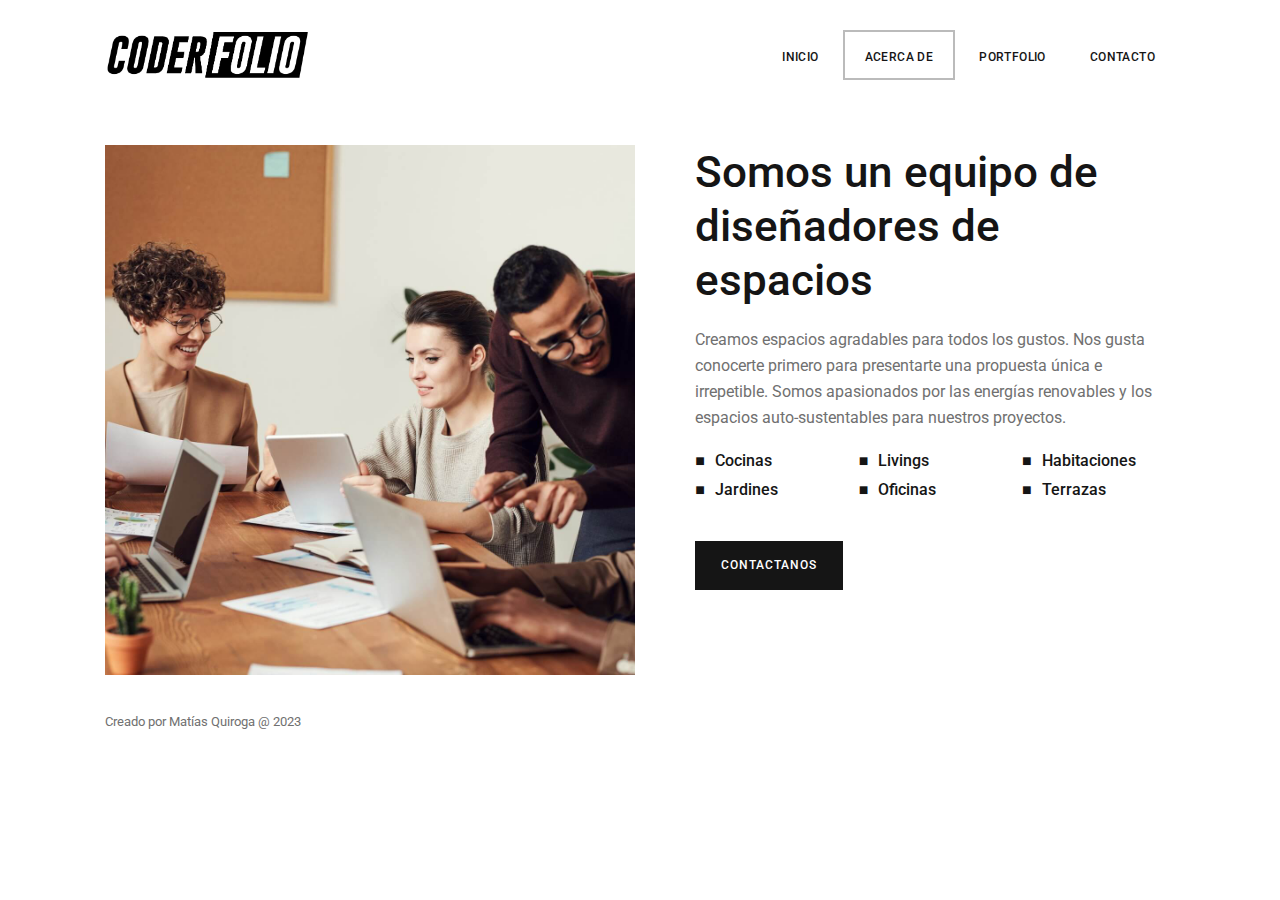
==== acerca_de.html @ 3c7e92f3 "primer commit" ====
<!DOCTYPE html>
<html lang="es">

<head>
	<meta charset="utf-8">
	<meta name="viewport" content="width=device-width, initial-scale=1">
	<link rel="stylesheet" href="./css/normalize.css" />
	<title>Contacto | CoderFolio</title>
	<link rel="icon" type="image/png" href="./img/icono.png" />
	<link href="https://fonts.googleapis.com/css2?family=Roboto:wght@400;500;700&display=swap" rel="stylesheet">
	<link href="https://cdn.jsdelivr.net/npm/bootstrap@5.3.0-alpha1/dist/css/bootstrap.min.css" rel="stylesheet">
	<link rel="stylesheet" href="./css/estilos.css" />
</head>

<body>
	<div class="contenedor">
		<header class="barra-superior">
			<div class="logos">
				<a class="logo-sitio" href="./index.html">
					<img class="logo" src="./img/logo.png" alt="CoderFolio" />
				</a>
			</div>
			<nav class="menu-navegacion">
				<ul class="menu-lista">
					<li class="menu-item">
						<a href="./index.html">Inicio</a>
					</li>
					<li class="menu-item activo">
						<a href="./acerca_de.html">Acerca de</a>
					</li>
					<li class="menu-item">
						<a href="./portfolio.html">Portfolio</a>
					</li>
					<li class="menu-item">
						<a href="./contacto.html">Contacto</a>
					</li>
				</ul>
			</nav>
		</header>

		<main class="acerca-de">
			<div class="columnitas">
				<section class="mitad">
					<img class="equipo" src="./img/imagenes/acerca-de.jpg" alt="El Equipo">
				</section>
				<section class="mitad">
					<article class="textos">
						<div class="encabezado">
							<h2>
								Somos un equipo de diseñadores de espacios
							</h2>
						</div>
						<p>Creamos espacios agradables para todos los gustos. Nos gusta conocerte primero para presentarte una propuesta única e irrepetible. Somos apasionados por las energías renovables y los espacios auto-sustentables para nuestros proyectos.</p>
						<div class="columnitas">
							<div class="tercio">
								<ul class="lista-negra">
									<li>Cocinas</li>
									<li>Jardines</li>
								</ul>
							</div> 
							<div class="tercio">
								<ul class="lista-negra">
									<li>Livings</li>
									<li>Oficinas</li>
								</ul>
							</div> 
							<div class="tercio">
								<ul class="lista-negra">
									<li>Habitaciones</li>
									<li>Terrazas</li>
								</ul>
							</div> 
						</div>
						<div class="botones">
							<a href="./contacto.html" class="boton">CONTACTANOS</a>
						</div>
					</article>
				</section>
			</div>
		</main>

		<footer class="pie-de-pagina">
			<p class="creador">Creado por Matías Quiroga @ 2023</p>
		</footer>
	</div>
	<script src="https://cdn.jsdelivr.net/npm/bootstrap@5.3.0-alpha1/dist/js/bootstrap.bundle.min.js"></script>
</body>
</html>
---- css/estilos.css ----
* {
	box-sizing:border-box;
}
body {
  font-size: 15px;
  line-height: 1.8;
  font-weight: 400;
  color: #707070;
	font-family: 'Roboto', sans-serif;
}

a {
  color: #151515;
  text-decoration: none;
}
a:hover {
  color: #707070;
  text-decoration: none;
}
img {
	width: 100%;
}

.columnitas {
	width:100%;
	display: flex;
  flex-wrap: wrap;
  gap: 10px;
	align-items: flex-start;
}
.mitad {
	flex-basis: 45%;
	flex-grow: 1;
}
.tercio {
	flex-basis: 30%;
	flex-grow: 1;
}
.dobletercio {
	flex-basis: 30%;
	flex-grow: 2;
}
.esp {
	padding: 10px;
}

.boton {
	background-color: #151515;
	color: #fff;
	font-size: 12px;
	font-weight: 500;
	padding: 12px 24px;
	letter-spacing: 1px;
	display: inline-block;
	border: 2px solid #151515;
}
.boton:hover {
  opacity: .9;
	color: #fff;
}

.contenedor {
	max-width: 1100px;
	padding: 15px;
	margin: 0 auto;
}

header.barra-superior {
	position: relative;
	height: 80px;
	line-height: 1;
}
header.barra-superior .logos, header.barra-superior .menu-navegacion {
	position: absolute;
	top: 15px;
}
header.barra-superior .logos {
	left:0;
}
header.barra-superior .logos img {
	height: 50px;
}
header.barra-superior .menu-navegacion {
	right: 0;
}

ul.menu-lista {
	list-style-type: none;
	margin: 0;
}
ul.menu-lista li {
	display: inline-block;
}
ul.menu-lista li a {
	font-size: 12px;
	letter-spacing: .4px;
	font-weight: 500;
	text-transform: uppercase;
	text-decoration: none;
	display: inline-block;
	height: 50px;
	padding: 0 20px;
	line-height: 50px;
}
ul.menu-lista li.activo a {
	border: 2px solid #bbbbbb;
}

.principal .encabezado, .contacto .encabezado, .portfolio .encabezado {
	margin: 70px 0 50px 0;
}
.encabezado h2 {
	font-size: 44px;
	line-height: 59px;
	font-weight: 500;
	color: #151515;
	margin: 0 0 20px 0;
}
.principal .grilla, .portfolio .grilla {
	width: 100%;
	display: flex;
  flex-wrap: wrap;
  gap: 10px;
}
.principal .grilla .grilla-item, .portfolio .grilla .grilla-item {
	position: relative;
	flex-basis: 30%;
	flex-grow: 1;
}
.principal .grilla .grilla-item a, .portfolio .grilla .grilla-item a {
	display: block;
	padding: 0 15px 15px 0;
}	
.principal .grilla .grilla-item .textos, .portfolio .grilla .grilla-item .textos {
	position: absolute;
	padding: 10px 30px 10px 10px;
	left: -5px;
	top: auto;
	bottom: 35px;
	background-color: #1d1d1d;
}	
.principal .grilla .grilla-item .textos .titulo, .portfolio .grilla .grilla-item .textos .titulo {
	color: #ffffff;
	font-size: 16px;
	line-height: 1.9;
}
.principal .grilla .grilla-item .textos .subtitulo, .portfolio .grilla .grilla-item .textos .subtitulo {
color: rgba(255, 255, 255, 0.7);
	font-size: 13px;
}

.acerca-de {
	margin-top: 50px;
}
.acerca-de .textos {
	margin-left: 50px;
}
.acerca-de .textos .encabezado h2 {
	line-height: 54px;
}
.acerca-de .textos .lista-negra {
	color: #151515;
	font-weight: 500;
	padding-left: 10px;
}
.acerca-de .textos .lista-negra li {
	list-style-type: '■';
  padding-inline-start: 10px;
	font-size: 16px;
}
.acerca-de .textos p {
	font-size: 16px;
	line-height: 26px;
	font-weight: 400;
}
.acerca-de .textos .botones {
	margin-top: 20px;
}

.contacto .medios {
	text-align: center;
	margin-bottom: 50px;
}
.contacto .medios img {
	width: revert;
	max-width: 36px;
	margin-bottom: 15px;
}
.contacto .medios h6 {
	font-size: 16px;
	font-weight: 400;
	margin-bottom: 7px;
	color: #151515;
	line-height: 1.4;
	margin: 0 0 20px;
}
.contacto .formulario-contacto .input-texto, .contacto .formulario-contacto .input-mensaje {
	background-color: #fafafa;
	color: #151515;
	border: 1px solid #e6e6e6;
	display: block;
	padding: 12px 15px;
	width: 100%;
	font-size: 15px;
	line-height: 1.15;
	margin-bottom: 10px;
}
.contacto .formulario-contacto .enviar {
	display: block;
	margin: 0 auto;
}
.contacto .mapa {
	margin: 40px 0;
	border: 0;
	width: 100%;
	height: 400px;
}

.portfolio-item {
	margin-top: 70px;
}
.portfolio-item .tercio {
	vertical-align: top;
}
.portfolio-item .textos {
	padding-right: 50px;
}
.portfolio-item .encabezado h2 {
	font-size: 38px;
	line-height: 44px;
	font-weight: 500;
	margin-bottom: 2px;
}
.portfolio-item .subtitulo {
	font-size: 20px;
	font-weight: 400;
	color: #505050;
}
.portfolio-item .descripcion {
	font-size: 15px;
	line-height: 25px;
	font-weight: 400;
}
.portfolio-item h4 {
	font-size: 17px;
	font-weight: 500;
	color: #151515;
	display: block;
	margin: 20px 0 -15px 0;
}

.pie-de-pagina .creador {
	padding: 35px 0;
}
.pie-de-pagina .creador {
	color: #707070;
	font-size: 13px;
	font-weight: 400;
	margin-bottom: 0;
}
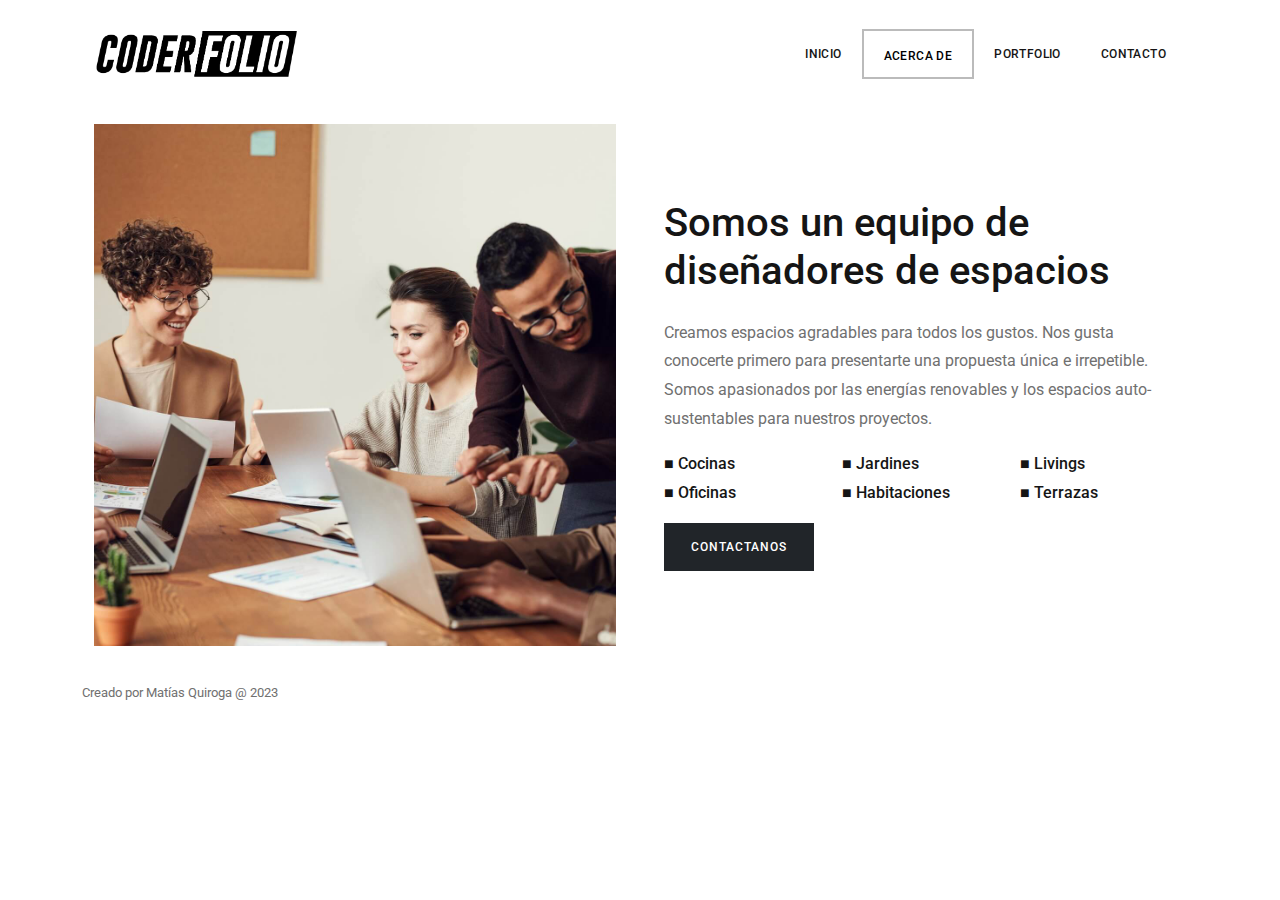
==== commit 67355ee8: "agregado bootstrap 5" ====
--- a/acerca_de.html
+++ b/acerca_de.html
@@ -13,69 +13,60 @@
 </head>
 
 <body>
-	<div class="contenedor">
+	<div class="container-lg">
 		<header class="barra-superior">
-			<div class="logos">
-				<a class="logo-sitio" href="./index.html">
-					<img class="logo" src="./img/logo.png" alt="CoderFolio" />
-				</a>
-			</div>
-			<nav class="menu-navegacion">
-				<ul class="menu-lista">
-					<li class="menu-item">
-						<a href="./index.html">Inicio</a>
-					</li>
-					<li class="menu-item activo">
-						<a href="./acerca_de.html">Acerca de</a>
-					</li>
-					<li class="menu-item">
-						<a href="./portfolio.html">Portfolio</a>
-					</li>
-					<li class="menu-item">
-						<a href="./contacto.html">Contacto</a>
-					</li>
-				</ul>
+			<nav class="navbar navbar-expand-lg">
+				<div class="container-fluid">
+					<a class="navbar-brand" href="./index.html">
+						<img src="./img/logo.png" alt="CoderFolio" class="my-3" />
+					</a>
+					<button class="navbar-toggler" type="button" data-bs-toggle="collapse" data-bs-target="#menu-desplegable">
+						<span class="navbar-toggler-icon"></span>
+					</button>
+					<div class="collapse navbar-collapse" id="menu-desplegable">
+						<ul class="navbar-nav ms-auto mb-2 mb-lg-0">
+							<li class="nav-item">
+								<a class="nav-link" href="./index.html">Inicio</a>
+							</li>
+							<li class="nav-item">
+								<a class="nav-link active" href="./acerca_de.html">Acerca de</a>
+							</li>
+							<li class="nav-item">
+								<a class="nav-link" href="./portfolio.html">Portfolio</a>
+							</li>
+							<li class="nav-item">
+								<a class="nav-link" href="./contacto.html">Contacto</a>
+							</li>
+						</ul>
+					</div>
+				</div>
 			</nav>
 		</header>
 
-		<main class="acerca-de">
-			<div class="columnitas">
-				<section class="mitad">
-					<img class="equipo" src="./img/imagenes/acerca-de.jpg" alt="El Equipo">
-				</section>
-				<section class="mitad">
-					<article class="textos">
-						<div class="encabezado">
-							<h2>
-								Somos un equipo de diseñadores de espacios
-							</h2>
+		<main>
+			<div class="container">
+				<div class="row gx-5 align-items-center mt-3">
+					<div class="col-12 col-lg-6">
+						<img class="img-fluid" src="./img/imagenes/acerca-de.jpg" alt="El Equipo" />
+					</div>
+					<div class="col">
+						<h2 class="fs-1 pt-5 pt-lg-0 pb-3">
+							Somos un equipo de diseñadores de espacios
+						</h2>
+						<p>Creamos espacios agradables para todos los gustos. Nos gusta conocerte primero para presentarte una propuesta única e irrepetible. Somos apasionados por las energías renovables y los espacios auto-sustentables para nuestros proyectos.</p>
+						<ul class="lista-negra row row-cols-2 row-cols-md-3">
+							<li>Cocinas</li>
+							<li>Jardines</li>
+							<li>Livings</li>
+							<li>Oficinas</li>
+							<li>Habitaciones</li>
+							<li>Terrazas</li>
+						</ul>
+						<div class="botones">
+							<a href="./contacto.html" class="btn btn-dark">CONTACTANOS</a>
 						</div>
-						<p>Creamos espacios agradables para todos los gustos. Nos gusta conocerte primero para presentarte una propuesta única e irrepetible. Somos apasionados por las energías renovables y los espacios auto-sustentables para nuestros proyectos.</p>
-						<div class="columnitas">
-							<div class="tercio">
-								<ul class="lista-negra">
-									<li>Cocinas</li>
-									<li>Jardines</li>
-								</ul>
-							</div> 
-							<div class="tercio">
-								<ul class="lista-negra">
-									<li>Livings</li>
-									<li>Oficinas</li>
-								</ul>
-							</div> 
-							<div class="tercio">
-								<ul class="lista-negra">
-									<li>Habitaciones</li>
-									<li>Terrazas</li>
-								</ul>
-							</div> 
-						</div>
-						<div class="botones">
-							<a href="./contacto.html" class="boton">CONTACTANOS</a>
-						</div>
-					</article>
-				</section>
+					</div>
+				</div>
 			</div>
 		</main>
 
--- a/css/estilos.css
+++ b/css/estilos.css
@@ -1,14 +1,11 @@
-* {
-	box-sizing:border-box;
-}
+/* estilos globales */
 body {
-  font-size: 15px;
+  font-size: 16px;
   line-height: 1.8;
   font-weight: 400;
   color: #707070;
 	font-family: 'Roboto', sans-serif;
 }
-
 a {
   color: #151515;
   text-decoration: none;
@@ -17,238 +14,44 @@
   color: #707070;
   text-decoration: none;
 }
-img {
-	width: 100%;
+h1, h2 {
+	color: #151515;
+}
+.btn.btn-dark {
+	border-radius: 0;
+	font-size: 12px;
+	font-weight: 500;
+	padding: 14px 26px;
+	letter-spacing: 1px;
 }
 
-.columnitas {
-	width:100%;
-	display: flex;
-  flex-wrap: wrap;
-  gap: 10px;
-	align-items: flex-start;
-}
-.mitad {
-	flex-basis: 45%;
-	flex-grow: 1;
-}
-.tercio {
-	flex-basis: 30%;
-	flex-grow: 1;
-}
-.dobletercio {
-	flex-basis: 30%;
-	flex-grow: 2;
-}
-.esp {
-	padding: 10px;
-}
-
-.boton {
-	background-color: #151515;
-	color: #fff;
-	font-size: 12px;
-	font-weight: 500;
-	padding: 12px 24px;
-	letter-spacing: 1px;
-	display: inline-block;
-	border: 2px solid #151515;
-}
-.boton:hover {
-  opacity: .9;
-	color: #fff;
-}
-
-.contenedor {
-	max-width: 1100px;
-	padding: 15px;
-	margin: 0 auto;
-}
-
-header.barra-superior {
-	position: relative;
-	height: 80px;
-	line-height: 1;
-}
-header.barra-superior .logos, header.barra-superior .menu-navegacion {
-	position: absolute;
-	top: 15px;
-}
-header.barra-superior .logos {
-	left:0;
-}
-header.barra-superior .logos img {
+/* barra superior */
+.navbar-brand img {
 	height: 50px;
 }
-header.barra-superior .menu-navegacion {
-	right: 0;
-}
-
-ul.menu-lista {
-	list-style-type: none;
-	margin: 0;
-}
-ul.menu-lista li {
-	display: inline-block;
-}
-ul.menu-lista li a {
+.barra-superior .nav-item a {
 	font-size: 12px;
 	letter-spacing: .4px;
 	font-weight: 500;
 	text-transform: uppercase;
-	text-decoration: none;
-	display: inline-block;
 	height: 50px;
-	padding: 0 20px;
 	line-height: 50px;
+	color: #151515;
 }
-ul.menu-lista li.activo a {
+.barra-superior .nav-item a:hover {
+    color: #707070;
+    text-decoration: none;
+}
+@media (min-width: 992px) {
+	.navbar-expand-lg .navbar-nav .nav-link {
+		padding: 0 20px;
+	}
+}
+.barra-superior .nav-item a.active {
 	border: 2px solid #bbbbbb;
 }
 
-.principal .encabezado, .contacto .encabezado, .portfolio .encabezado {
-	margin: 70px 0 50px 0;
-}
-.encabezado h2 {
-	font-size: 44px;
-	line-height: 59px;
-	font-weight: 500;
-	color: #151515;
-	margin: 0 0 20px 0;
-}
-.principal .grilla, .portfolio .grilla {
-	width: 100%;
-	display: flex;
-  flex-wrap: wrap;
-  gap: 10px;
-}
-.principal .grilla .grilla-item, .portfolio .grilla .grilla-item {
-	position: relative;
-	flex-basis: 30%;
-	flex-grow: 1;
-}
-.principal .grilla .grilla-item a, .portfolio .grilla .grilla-item a {
-	display: block;
-	padding: 0 15px 15px 0;
-}	
-.principal .grilla .grilla-item .textos, .portfolio .grilla .grilla-item .textos {
-	position: absolute;
-	padding: 10px 30px 10px 10px;
-	left: -5px;
-	top: auto;
-	bottom: 35px;
-	background-color: #1d1d1d;
-}	
-.principal .grilla .grilla-item .textos .titulo, .portfolio .grilla .grilla-item .textos .titulo {
-	color: #ffffff;
-	font-size: 16px;
-	line-height: 1.9;
-}
-.principal .grilla .grilla-item .textos .subtitulo, .portfolio .grilla .grilla-item .textos .subtitulo {
-color: rgba(255, 255, 255, 0.7);
-	font-size: 13px;
-}
-
-.acerca-de {
-	margin-top: 50px;
-}
-.acerca-de .textos {
-	margin-left: 50px;
-}
-.acerca-de .textos .encabezado h2 {
-	line-height: 54px;
-}
-.acerca-de .textos .lista-negra {
-	color: #151515;
-	font-weight: 500;
-	padding-left: 10px;
-}
-.acerca-de .textos .lista-negra li {
-	list-style-type: '■';
-  padding-inline-start: 10px;
-	font-size: 16px;
-}
-.acerca-de .textos p {
-	font-size: 16px;
-	line-height: 26px;
-	font-weight: 400;
-}
-.acerca-de .textos .botones {
-	margin-top: 20px;
-}
-
-.contacto .medios {
-	text-align: center;
-	margin-bottom: 50px;
-}
-.contacto .medios img {
-	width: revert;
-	max-width: 36px;
-	margin-bottom: 15px;
-}
-.contacto .medios h6 {
-	font-size: 16px;
-	font-weight: 400;
-	margin-bottom: 7px;
-	color: #151515;
-	line-height: 1.4;
-	margin: 0 0 20px;
-}
-.contacto .formulario-contacto .input-texto, .contacto .formulario-contacto .input-mensaje {
-	background-color: #fafafa;
-	color: #151515;
-	border: 1px solid #e6e6e6;
-	display: block;
-	padding: 12px 15px;
-	width: 100%;
-	font-size: 15px;
-	line-height: 1.15;
-	margin-bottom: 10px;
-}
-.contacto .formulario-contacto .enviar {
-	display: block;
-	margin: 0 auto;
-}
-.contacto .mapa {
-	margin: 40px 0;
-	border: 0;
-	width: 100%;
-	height: 400px;
-}
-
-.portfolio-item {
-	margin-top: 70px;
-}
-.portfolio-item .tercio {
-	vertical-align: top;
-}
-.portfolio-item .textos {
-	padding-right: 50px;
-}
-.portfolio-item .encabezado h2 {
-	font-size: 38px;
-	line-height: 44px;
-	font-weight: 500;
-	margin-bottom: 2px;
-}
-.portfolio-item .subtitulo {
-	font-size: 20px;
-	font-weight: 400;
-	color: #505050;
-}
-.portfolio-item .descripcion {
-	font-size: 15px;
-	line-height: 25px;
-	font-weight: 400;
-}
-.portfolio-item h4 {
-	font-size: 17px;
-	font-weight: 500;
-	color: #151515;
-	display: block;
-	margin: 20px 0 -15px 0;
-}
-
+/* pie de pagina */
 .pie-de-pagina .creador {
 	padding: 35px 0;
 }
@@ -257,4 +60,66 @@
 	font-size: 13px;
 	font-weight: 400;
 	margin-bottom: 0;
+}
+
+/* posicionamiento label en grillas */
+.grilla .grilla-item {
+	position: relative;
+}
+.grilla .grilla-item .textos {
+	position: absolute;
+	padding: 10px 30px 10px 10px;
+	left: -5px;
+	bottom: 35px;
+	background-color: #1d1d1d;
+}	
+.grilla .grilla-item .textos .titulo {
+	color: #ffffff;
+	font-size: 16px;
+	line-height: 1.9;
+}
+.grilla .grilla-item .textos .subtitulo {
+	color: rgba(255, 255, 255, 0.7);
+	font-size: 13px;
+}
+
+/* ul personalizados */
+.lista-negra {
+	color: #151515;
+	font-weight: 500;
+	padding-inline-start: 12px;
+}
+.lista-negra li {
+	list-style-type: '■ ';
+  list-style-position: inside;
+	font-size: 16px;
+	padding: 0;
+}
+
+/* pagina de contacto */
+.medios img {
+	width: revert;
+	max-width: 36px;
+	margin-bottom: 15px;
+}
+.medios h6 {
+	font-size: 16px;
+	font-weight: 400;
+	line-height: 1.4;
+	margin: 0 0 20px;
+}
+.formulario-contacto .form-control {
+	background-color: #fafafa;
+	color: #151515;
+	border: 1px solid #e6e6e6;
+	padding: 12px 15px;
+	font-size: 15px;
+	line-height: 1.15;
+	border-radius: 0;
+}
+.contacto-mapa {
+	margin: 40px 0;
+	border: 0;
+	width: 100%;
+	height: 400px;
 }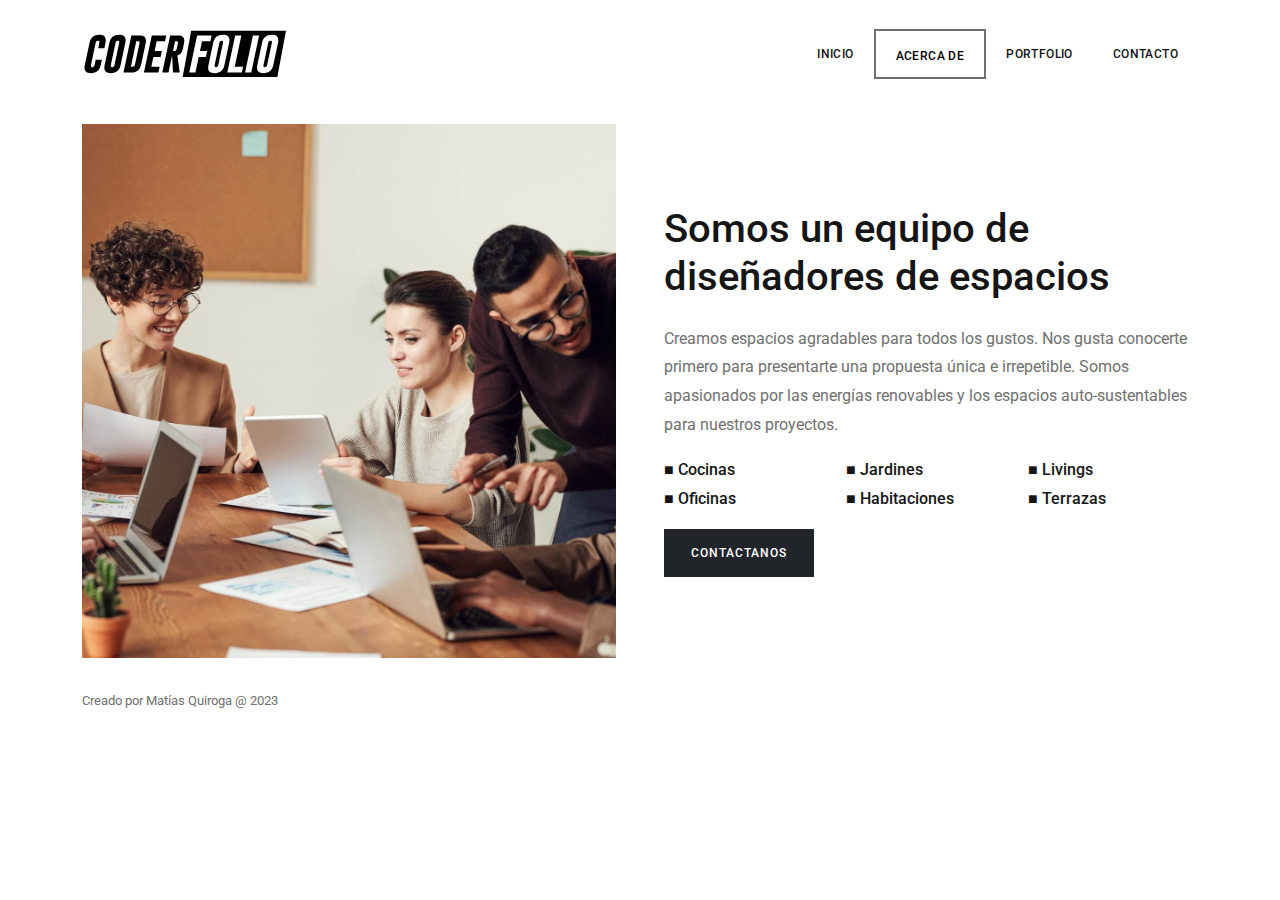
==== commit 1569cb6f: "incluido sitemap, logo svg, miniaturas optimizadas para velocidad y carpeta scss" ====
--- a/acerca_de.html
+++ b/acerca_de.html
@@ -4,38 +4,40 @@
 <head>
 	<meta charset="utf-8">
 	<meta name="viewport" content="width=device-width, initial-scale=1">
-	<link rel="stylesheet" href="./css/normalize.css" />
-	<title>Contacto | CoderFolio</title>
-	<link rel="icon" type="image/png" href="./img/icono.png" />
+	<link rel="stylesheet" href="sass/normalize.css" />
+	<title>Acerca de | CoderFolio</title>
+	<meta name="description" content="Acerca de la empresa. CoderFolio es un showcase de nuestros trabajos recientes, actualmente realizado para el curso de CoderHouse de Desarrollo Web.">
+	<meta name="keywords"  content="quienes, somos, acerca, de, empresa, portfolio, trabajos, diseños, informacion, espacios, decoración, ambientes">
+	<link rel="icon" type="image/png" href="img/icono.png" />
 	<link href="https://fonts.googleapis.com/css2?family=Roboto:wght@400;500;700&display=swap" rel="stylesheet">
 	<link href="https://cdn.jsdelivr.net/npm/bootstrap@5.3.0-alpha1/dist/css/bootstrap.min.css" rel="stylesheet">
-	<link rel="stylesheet" href="./css/estilos.css" />
+	<link rel="stylesheet" href="sass/main.css" />
 </head>
 
 <body>
 	<div class="container-lg">
 		<header class="barra-superior">
 			<nav class="navbar navbar-expand-lg">
-				<div class="container-fluid">
-					<a class="navbar-brand" href="./index.html">
-						<img src="./img/logo.png" alt="CoderFolio" class="my-3" />
+				<div class="container-fluid px-0">
+					<a class="navbar-brand" href="index.html">
+						<img src="img/logo.svg" alt="CoderFolio" class="my-3" />
 					</a>
-					<button class="navbar-toggler" type="button" data-bs-toggle="collapse" data-bs-target="#menu-desplegable">
+					<button class="navbar-toggler" type="button" title="Menu" data-bs-toggle="collapse" data-bs-target="#menu-desplegable">
 						<span class="navbar-toggler-icon"></span>
 					</button>
 					<div class="collapse navbar-collapse" id="menu-desplegable">
 						<ul class="navbar-nav ms-auto mb-2 mb-lg-0">
 							<li class="nav-item">
-								<a class="nav-link" href="./index.html">Inicio</a>
+								<a class="nav-link" href="index.html">Inicio</a>
 							</li>
 							<li class="nav-item">
-								<a class="nav-link active" href="./acerca_de.html">Acerca de</a>
+								<a class="nav-link active" href="acerca_de.html">Acerca de</a>
 							</li>
 							<li class="nav-item">
-								<a class="nav-link" href="./portfolio.html">Portfolio</a>
+								<a class="nav-link" href="portfolio.html">Portfolio</a>
 							</li>
 							<li class="nav-item">
-								<a class="nav-link" href="./contacto.html">Contacto</a>
+								<a class="nav-link" href="contacto.html">Contacto</a>
 							</li>
 						</ul>
 					</div>
@@ -44,10 +46,10 @@
 		</header>
 
 		<main>
-			<div class="container">
+			<div class="container px-0">
 				<div class="row gx-5 align-items-center mt-3">
 					<div class="col-12 col-lg-6">
-						<img class="img-fluid" src="./img/imagenes/acerca-de.jpg" alt="El Equipo" />
+						<img class="img-fluid" src="img/imagenes/acerca-de.jpg" alt="El Equipo" />
 					</div>
 					<div class="col">
 						<h2 class="fs-1 pt-5 pt-lg-0 pb-3">
@@ -63,7 +65,7 @@
 							<li>Terrazas</li>
 						</ul>
 						<div class="botones">
-							<a href="./contacto.html" class="btn btn-dark">CONTACTANOS</a>
+							<a href="contacto.html" class="btn btn-dark">CONTACTANOS</a>
 						</div>
 					</div>
 				</div>
--- a/sass/main.css
+++ b/sass/main.css
@@ -0,0 +1,168 @@
+@charset "UTF-8";
+/* barra superior */
+.barra-superior .navbar-brand img {
+  height: 50px;
+}
+.barra-superior .navbar-toggler {
+  border: 2px solid #707070;
+  border-radius: 0;
+}
+.barra-superior .navbar-toggler:focus {
+  outline: none;
+  box-shadow: none;
+}
+.barra-superior .nav-item a {
+  font-size: 12px;
+  font-weight: 500;
+  line-height: 34px;
+  letter-spacing: 0.4px;
+  text-align: center;
+  text-transform: uppercase;
+  height: 50px;
+  color: #151515;
+}
+.barra-superior .nav-item a:hover {
+  color: #707070;
+  text-decoration: none;
+}
+.barra-superior .nav-item a.active {
+  border: 2px solid #707070;
+}
+
+/* pie de pagina */
+.pie-de-pagina .creador {
+  font-size: 13px;
+  font-weight: 400;
+  line-height: 1.2;
+  color: #707070;
+  padding: 35px 0;
+  margin-bottom: 0;
+}
+
+/* pagina de contacto */
+.medios img {
+  width: revert;
+  max-width: 36px;
+  margin-bottom: 15px;
+}
+.medios h6 {
+  font-size: 16px;
+  font-weight: 400;
+  line-height: 1.4;
+  margin: 0 0 20px;
+}
+
+.formulario-contacto .form-control {
+  font-size: 15px;
+  font-weight: 400;
+  line-height: 1.15;
+  background-color: #fafafa;
+  color: #151515;
+  border: 1px solid #e6e6e6;
+  padding: 12px 15px;
+  border-radius: 0;
+}
+
+.contacto-mapa {
+  margin: 40px 0;
+  border: 0;
+  width: 100%;
+  height: 400px;
+}
+
+.ico-celu {
+  background-image: "img/iconos/celular.png";
+}
+
+.ico-corr {
+  background-image: "img/iconos/correo.png";
+}
+
+.ico-mapa {
+  background-image: "img/iconos/mapa.png";
+}
+
+@media (min-width: 992px) {
+  .navbar-expand-lg .navbar-nav .nav-link {
+    padding: 0 20px;
+    line-height: 50px;
+  }
+}
+.grilla .grilla-item .textos {
+  transition: all 0.5s;
+  transition-timing-function: ease-out;
+}
+.grilla .grilla-item:hover .textos {
+  width: calc(100% + 10px);
+  text-align: center;
+  padding-right: 10px;
+}
+
+/* estilos globales */
+body {
+  font-size: 16px;
+  font-weight: 400;
+  line-height: 1.8;
+  color: #707070;
+  font-family: "Roboto", sans-serif;
+}
+
+a {
+  color: #151515;
+  text-decoration: none;
+}
+a:hover {
+  color: #707070;
+  text-decoration: none;
+}
+
+h1, h2 {
+  color: #151515;
+}
+
+.btn.btn-dark {
+  font-size: 12px;
+  font-weight: 500;
+  line-height: 1.5;
+  padding: 14px 26px;
+  letter-spacing: 1px;
+  border-radius: 0;
+}
+
+/* posicionamiento label en grillas */
+.grilla .grilla-item {
+  position: relative;
+}
+.grilla .grilla-item .textos {
+  position: absolute;
+  padding: 10px 30px 10px 10px;
+  left: -5px;
+  bottom: 35px;
+  background-color: #151515;
+  width: 70%;
+}
+.grilla .grilla-item .textos .titulo {
+  color: #ffffff;
+  font-size: 16px;
+  line-height: 1.9;
+}
+.grilla .grilla-item .textos .subtitulo {
+  color: #ffffff;
+  opacity: 0.7;
+  font-size: 13px;
+}
+
+/* ul personalizados */
+.lista-negra {
+  color: #151515;
+  font-size: 16px;
+  font-weight: 500;
+  line-height: 1.8;
+  -webkit-padding-start: 12px;
+          padding-inline-start: 12px;
+}
+.lista-negra li {
+  list-style-type: "■ ";
+  list-style-position: inside;
+  padding: 0;
+}/*# sourceMappingURL=main.css.map */